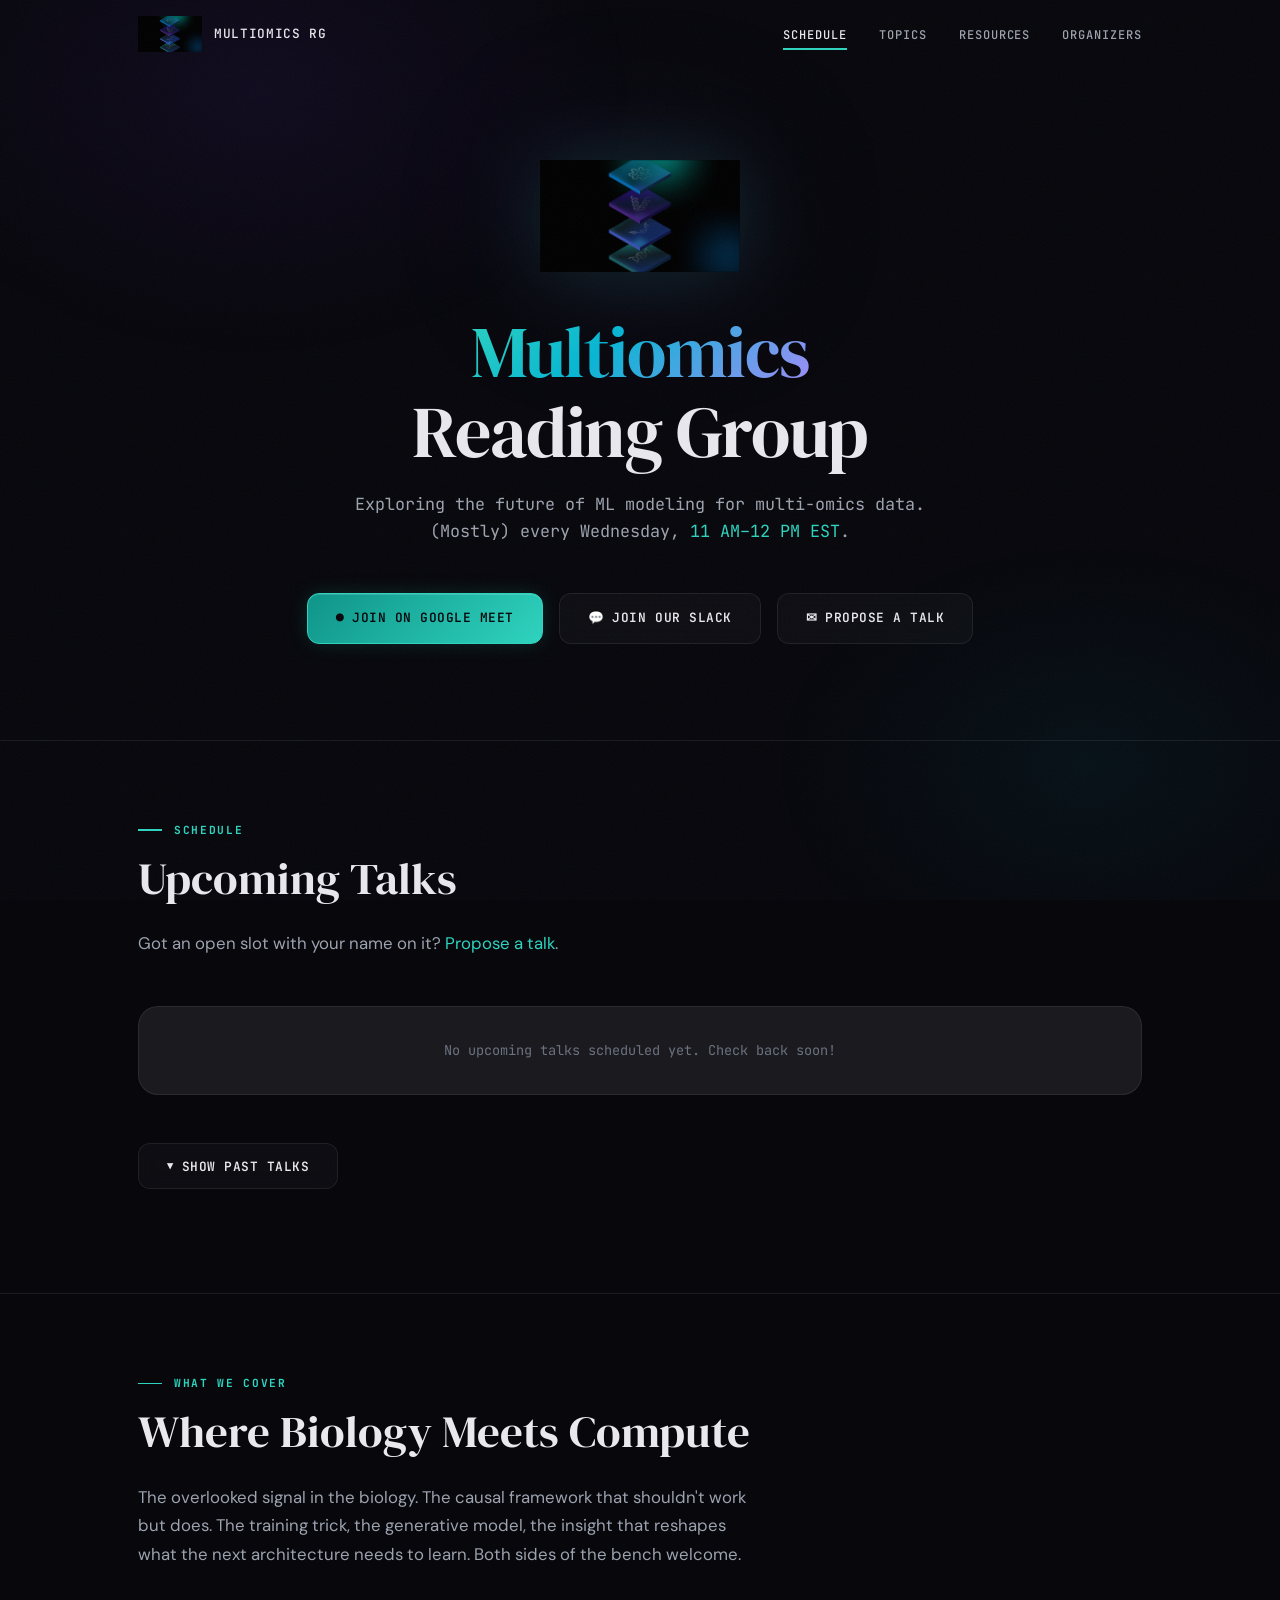
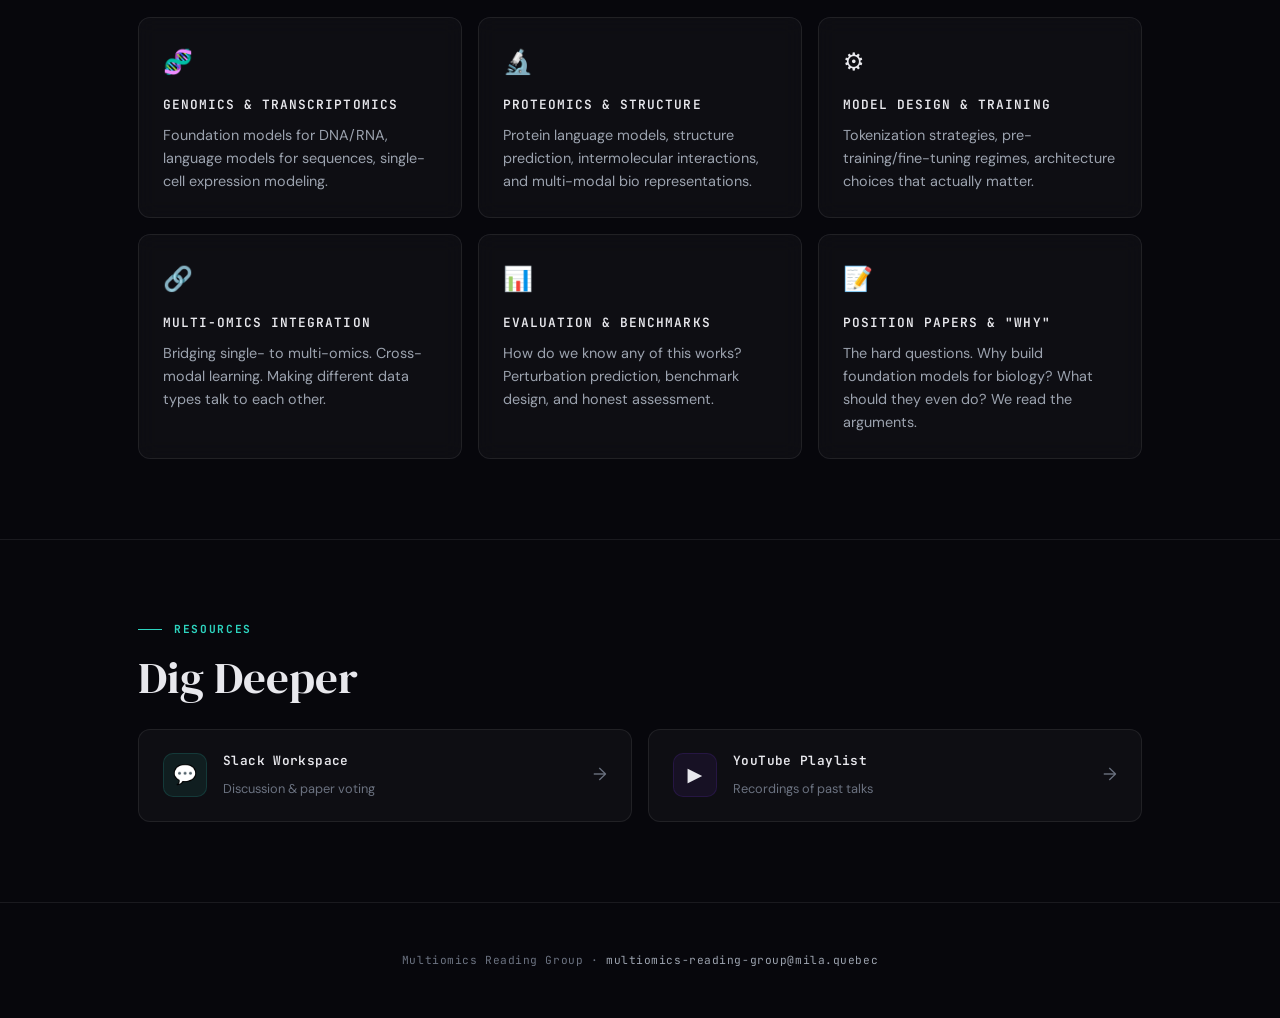
==== index.html @ 5864a451 "Add full GitHub Pages site: home, organizers, schedule Dark-mode site with schedule (upcoming/past s" ====
<!DOCTYPE html>
<html lang="en">
<head>
  <meta charset="UTF-8">
  <meta name="viewport" content="width=device-width, initial-scale=1.0">
  <title>Multiomics Reading Group</title>
  <meta name="description" content="Exploring the future of ML modeling for multi-omics data. Weekly talks on genomics, transcriptomics, proteomics, and more.">
  <meta name="theme-color" content="#07070c">
  <link rel="icon" type="image/png" href="assets/logo.png">
  <link rel="stylesheet" href="assets/style.css">
  <!-- Google Analytics -->
  <script async src="https://www.googletagmanager.com/gtag/js?id=G-GBHXXDXN7W"></script>
  <script>
    window.dataLayer = window.dataLayer || [];
    function gtag(){dataLayer.push(arguments);}
    gtag('js', new Date());
    gtag('config', 'G-GBHXXDXN7W');
  </script>
</head>
<body>

  <a href="#main" class="skip-link">Skip to content</a>
  <div class="bg-glow" aria-hidden="true"></div>

  <!-- ======== NAV ======== -->
  <nav class="nav" role="navigation" aria-label="Main">
    <div class="container">
      <a href="index.html" class="nav-brand" aria-label="Home">
        <img src="assets/logo.png" alt="" width="36" height="36">
        <span>Multiomics RG</span>
      </a>
      <button class="nav-toggle" aria-label="Toggle menu" aria-expanded="false">
        <span></span><span></span><span></span>
      </button>
      <ul class="nav-links">
        <li><a href="#schedule" class="active">Schedule</a></li>
        <li><a href="#topics">Topics</a></li>
        <li><a href="#resources">Resources</a></li>
        <li><a href="organizers.html">Organizers</a></li>
      </ul>
    </div>
  </nav>

  <!-- ======== HERO ======== -->
  <main id="main">
    <section class="hero">
      <div class="container">
        <img src="assets/logo.png" alt="Multiomics Reading Group logo" class="hero-logo fade-up">
        <h1 class="fade-up">
          <span class="accent">Multiomics</span><br>Reading Group
        </h1>
        <p class="hero-tagline fade-up">
          Exploring the future of ML modeling for multi-omics data.<br>
          (Mostly) every Wednesday, <em>11 AM–12 PM EST</em>.
        </p>
        <div class="cta-group fade-up">
          <a href="https://meet.google.com/bvv-fcdn-rxm" class="btn btn-primary" target="_blank" rel="noopener">
            <span aria-hidden="true">&#9679;</span> Join on Google Meet
          </a>
          <a href="https://join.slack.com/t/multiomics-rg/shared_invite/zt-3h75lf643-GU70MKYouIiuFIWMczLGPQ" class="btn btn-secondary" target="_blank" rel="noopener">
            <span aria-hidden="true">&#x1F4AC;</span> Join Our Slack
          </a>
          <a href="mailto:multiomics-reading-group@mila.quebec" class="btn btn-secondary">
            <span aria-hidden="true">&#9993;</span> Propose a Talk
          </a>
        </div>
      </div>
    </section>

    <!-- ======== SCHEDULE ======== -->
    <section id="schedule">
      <div class="container">
        <div class="section-label fade-up">Schedule</div>
        <h2 class="section-title fade-up">Upcoming Talks</h2>
        <p class="section-subtitle fade-up">
          Got an open slot with your name on it? <a href="mailto:multiomics-reading-group@mila.quebec">Propose a talk</a>.
        </p>

        <div id="upcoming-talks" class="schedule-list fade-up" role="list" aria-label="Upcoming talks">
          <p class="schedule-empty">Loading schedule&hellip;</p>
        </div>

        <!-- Past talks: collapsed by default -->
        <div style="margin-top: 3rem;">
          <button id="past-toggle" class="btn btn-secondary" aria-expanded="false" aria-controls="past-section" style="margin-bottom: 1.5rem;">
            <span class="toggle-arrow" style="display:inline-block;transition:transform 0.3s;" aria-hidden="true">&#9660;</span>
            <span class="toggle-text">Show Past Talks</span>
          </button>
          <div id="past-section" aria-hidden="true" style="display:none;">
            <div id="past-talks" role="list" aria-label="Past talks">
              <p class="schedule-empty">Loading&hellip;</p>
            </div>
          </div>
        </div>
      </div>
    </section>

    <!-- ======== TOPICS ======== -->
    <section id="topics" style="border-top: 1px solid var(--glass-border);">
      <div class="container">
        <div class="section-label fade-up">What We Cover</div>
        <h2 class="section-title fade-up">Where Biology Meets Compute</h2>
        <p class="section-subtitle fade-up">
          The overlooked signal in the biology. The causal framework that shouldn't work but does. The training trick, the generative model, the insight that reshapes what the next architecture needs to learn. Both sides of the bench welcome.
        </p>
        <div class="topics-grid stagger">
          <div class="topic-card fade-up">
            <span class="topic-icon" aria-hidden="true">&#x1F9EC;</span>
            <h3>Genomics &amp; Transcriptomics</h3>
            <p>Foundation models for DNA/RNA, language models for sequences, single-cell expression modeling.</p>
          </div>
          <div class="topic-card fade-up">
            <span class="topic-icon" aria-hidden="true">&#x1F52C;</span>
            <h3>Proteomics &amp; Structure</h3>
            <p>Protein language models, structure prediction, intermolecular interactions, and multi-modal bio representations.</p>
          </div>
          <div class="topic-card fade-up">
            <span class="topic-icon" aria-hidden="true">&#x2699;&#xFE0F;</span>
            <h3>Model Design &amp; Training</h3>
            <p>Tokenization strategies, pre-training/fine-tuning regimes, architecture choices that actually matter.</p>
          </div>
          <div class="topic-card fade-up">
            <span class="topic-icon" aria-hidden="true">&#x1F517;</span>
            <h3>Multi-Omics Integration</h3>
            <p>Bridging single- to multi-omics. Cross-modal learning. Making different data types talk to each other.</p>
          </div>
          <div class="topic-card fade-up">
            <span class="topic-icon" aria-hidden="true">&#x1F4CA;</span>
            <h3>Evaluation &amp; Benchmarks</h3>
            <p>How do we know any of this works? Perturbation prediction, benchmark design, and honest assessment.</p>
          </div>
          <div class="topic-card fade-up">
            <span class="topic-icon" aria-hidden="true">&#x1F4DD;</span>
            <h3>Position Papers &amp; "Why"</h3>
            <p>The hard questions. Why build foundation models for biology? What should they even do? We read the arguments.</p>
          </div>
        </div>
      </div>
    </section>

    <!-- ======== RESOURCES ======== -->
    <section id="resources" style="border-top: 1px solid var(--glass-border);">
      <div class="container">
        <div class="section-label fade-up">Resources</div>
        <h2 class="section-title fade-up">Dig Deeper</h2>
        <div class="resources-row fade-up">
          <a href="https://join.slack.com/t/multiomics-rg/shared_invite/zt-3h75lf643-GU70MKYouIiuFIWMczLGPQ" class="resource-link" target="_blank" rel="noopener">
            <div class="resource-icon" aria-hidden="true">&#x1F4AC;</div>
            <div class="resource-text">
              <strong>Slack Workspace</strong>
              <span>Discussion &amp; paper voting</span>
            </div>
            <span class="resource-arrow" aria-hidden="true">&rarr;</span>
          </a>
          <a href="https://www.youtube.com/playlist?list=PLoVkjhDgBOt1W6a6Gc2KCGvZNg_fVamD-" class="resource-link" target="_blank" rel="noopener">
            <div class="resource-icon" aria-hidden="true">&#x25B6;</div>
            <div class="resource-text">
              <strong>YouTube Playlist</strong>
              <span>Recordings of past talks</span>
            </div>
            <span class="resource-arrow" aria-hidden="true">&rarr;</span>
          </a>
        </div>
      </div>
    </section>
  </main>

  <!-- ======== FOOTER ======== -->
  <footer class="footer">
    <div class="container">
      <p>Multiomics Reading Group &middot; <a href="mailto:multiomics-reading-group@mila.quebec">multiomics-reading-group@mila.quebec</a></p>
    </div>
  </footer>

  <script src="js/main.js"></script>
</body>
</html>
---- assets/style.css ----
/* ============================================
   MULTIOMICS READING GROUP — Main Stylesheet
   Scholar-punk dark mode. Glass + grit.
   ============================================ */

/* --- Fonts ---
   DM Serif Display: editorial weight for headings
   JetBrains Mono: hacker energy for labels/meta
   DM Sans: readable body
*/
@import url('https://fonts.googleapis.com/css2?family=DM+Sans:ital,wght@0,400;0,500;0,700;1,400&family=DM+Serif+Display:ital@0;1&family=JetBrains+Mono:wght@400;500;700&display=swap');

/* --- Variables --- */
:root {
  --bg-deep: #07070c;
  --bg-surface: #0d0d14;
  --bg-card: rgba(255, 255, 255, 0.03);
  --bg-card-hover: rgba(255, 255, 255, 0.06);
  --glass-border: rgba(255, 255, 255, 0.08);
  --glass-border-hover: rgba(255, 255, 255, 0.15);

  --teal: #2dd4bf;
  --teal-dim: #0d9488;
  --cyan: #06b6d4;
  --purple: #7c3aed;
  --purple-glow: #a78bfa;
  --blue: #2563eb;
  --blue-bright: #60a5fa;

  --text-primary: #e8e8ed;
  --text-secondary: #9ca3af;
  --text-muted: #6b7280;

  --font-display: 'DM Serif Display', Georgia, serif;
  --font-body: 'DM Sans', system-ui, sans-serif;
  --font-mono: 'JetBrains Mono', 'Fira Code', monospace;

  --radius: 12px;
  --radius-lg: 20px;
  --transition: 0.3s cubic-bezier(0.4, 0, 0.2, 1);
}

/* --- Reset & Base --- */
*, *::before, *::after {
  margin: 0;
  padding: 0;
  box-sizing: border-box;
}

html {
  scroll-behavior: smooth;
  -webkit-font-smoothing: antialiased;
  -moz-osx-font-smoothing: grayscale;
}

body {
  font-family: var(--font-body);
  background: var(--bg-deep);
  color: var(--text-primary);
  line-height: 1.7;
  overflow-x: hidden;
  min-height: 100vh;
}

/* --- Noise texture overlay --- */
body::before {
  content: '';
  position: fixed;
  inset: 0;
  z-index: 9999;
  pointer-events: none;
  opacity: 0.035;
  background-image: url("data:image/svg+xml,%3Csvg viewBox='0 0 256 256' xmlns='http://www.w3.org/2000/svg'%3E%3Cfilter id='noise'%3E%3CfeTurbulence type='fractalNoise' baseFrequency='0.9' numOctaves='4' stitchTiles='stitch'/%3E%3C/filter%3E%3Crect width='100%25' height='100%25' filter='url(%23noise)'/%3E%3C/svg%3E");
  background-repeat: repeat;
  background-size: 256px 256px;
}

/* --- Ambient background gradients --- */
.bg-glow {
  position: fixed;
  inset: 0;
  z-index: -1;
  overflow: hidden;
  pointer-events: none;
}

.bg-glow::before {
  content: '';
  position: absolute;
  top: -20%;
  left: -10%;
  width: 60%;
  height: 60%;
  background: radial-gradient(ellipse, rgba(124, 58, 237, 0.08) 0%, transparent 70%);
  animation: drift-1 25s ease-in-out infinite;
}

.bg-glow::after {
  content: '';
  position: absolute;
  bottom: -10%;
  right: -10%;
  width: 50%;
  height: 50%;
  background: radial-gradient(ellipse, rgba(6, 182, 212, 0.06) 0%, transparent 70%);
  animation: drift-2 30s ease-in-out infinite;
}

@keyframes drift-1 {
  0%, 100% { transform: translate(0, 0) scale(1); }
  33% { transform: translate(5%, 10%) scale(1.1); }
  66% { transform: translate(-3%, -5%) scale(0.95); }
}

@keyframes drift-2 {
  0%, 100% { transform: translate(0, 0) scale(1); }
  50% { transform: translate(-8%, -5%) scale(1.15); }
}

/* --- Selection --- */
::selection {
  background: rgba(45, 212, 191, 0.25);
  color: #fff;
}

/* --- Links --- */
a {
  color: var(--teal);
  text-decoration: none;
  transition: color var(--transition);
}
a:hover {
  color: var(--cyan);
}
a:focus-visible {
  outline: 2px solid var(--teal);
  outline-offset: 3px;
  border-radius: 3px;
}

/* --- Layout --- */
.container {
  max-width: 1100px;
  margin: 0 auto;
  padding: 0 clamp(1.25rem, 4vw, 3rem);
}

/* ===========================
   NAVIGATION
   =========================== */
.nav {
  position: fixed;
  top: 0;
  left: 0;
  right: 0;
  z-index: 100;
  padding: 1rem 0;
  transition: background var(--transition), backdrop-filter var(--transition);
}

.nav.scrolled {
  background: rgba(7, 7, 12, 0.85);
  backdrop-filter: blur(20px) saturate(1.5);
  border-bottom: 1px solid var(--glass-border);
}

.nav .container {
  display: flex;
  align-items: center;
  justify-content: space-between;
}

.nav-brand {
  display: flex;
  align-items: center;
  gap: 0.75rem;
  text-decoration: none;
  color: var(--text-primary);
}

.nav-brand img {
  height: 36px;
  width: auto;
}

.nav-brand span {
  font-family: var(--font-mono);
  font-size: 0.8rem;
  font-weight: 500;
  letter-spacing: 0.05em;
  text-transform: uppercase;
}

.nav-links {
  display: flex;
  align-items: center;
  gap: 2rem;
  list-style: none;
}

.nav-links a {
  font-family: var(--font-mono);
  font-size: 0.75rem;
  font-weight: 500;
  letter-spacing: 0.08em;
  text-transform: uppercase;
  color: var(--text-secondary);
  padding: 0.4rem 0;
  position: relative;
}

.nav-links a::after {
  content: '';
  position: absolute;
  bottom: 0;
  left: 0;
  width: 0;
  height: 1.5px;
  background: var(--teal);
  transition: width var(--transition);
}

.nav-links a:hover,
.nav-links a.active {
  color: var(--text-primary);
}

.nav-links a:hover::after,
.nav-links a.active::after {
  width: 100%;
}

/* Mobile nav toggle */
.nav-toggle {
  display: none;
  flex-direction: column;
  gap: 5px;
  background: none;
  border: none;
  cursor: pointer;
  padding: 4px;
}

.nav-toggle span {
  display: block;
  width: 22px;
  height: 2px;
  background: var(--text-secondary);
  transition: var(--transition);
  border-radius: 1px;
}

/* ===========================
   HERO
   =========================== */
.hero {
  padding: 10rem 0 5rem;
  text-align: center;
  position: relative;
}

.hero-logo {
  width: clamp(100px, 18vw, 200px);
  height: auto;
  margin-bottom: 2rem;
  filter: drop-shadow(0 0 40px rgba(45, 212, 191, 0.15))
          drop-shadow(0 0 80px rgba(124, 58, 237, 0.1));
  animation: float 8s ease-in-out infinite;
}

@keyframes float {
  0%, 100% { transform: translateY(0); }
  50% { transform: translateY(-12px); }
}

.hero h1 {
  font-family: var(--font-display);
  font-size: clamp(2.5rem, 6vw, 4.5rem);
  font-weight: 400;
  line-height: 1.1;
  margin-bottom: 1.25rem;
  letter-spacing: -0.02em;
}

.hero h1 .accent {
  background: linear-gradient(135deg, var(--teal) 0%, var(--cyan) 40%, var(--purple-glow) 100%);
  -webkit-background-clip: text;
  -webkit-text-fill-color: transparent;
  background-clip: text;
}

.hero-tagline {
  font-family: var(--font-mono);
  font-size: clamp(0.85rem, 1.8vw, 1.05rem);
  color: var(--text-secondary);
  max-width: 600px;
  margin: 0 auto 3rem;
  font-weight: 400;
  line-height: 1.6;
}

.hero-tagline em {
  color: var(--teal);
  font-style: normal;
}

/* --- CTA Buttons --- */
.cta-group {
  display: flex;
  justify-content: center;
  gap: 1rem;
  flex-wrap: wrap;
  margin-bottom: 1rem;
}

.btn {
  display: inline-flex;
  align-items: center;
  gap: 0.5rem;
  font-family: var(--font-mono);
  font-size: 0.8rem;
  font-weight: 600;
  letter-spacing: 0.04em;
  text-transform: uppercase;
  padding: 0.85rem 1.75rem;
  border-radius: var(--radius);
  border: 1px solid transparent;
  cursor: pointer;
  text-decoration: none;
  transition: all var(--transition);
  position: relative;
  overflow: hidden;
}

.btn-primary {
  background: linear-gradient(135deg, var(--teal-dim), var(--teal));
  color: var(--bg-deep);
  border-color: var(--teal);
  box-shadow: 0 0 20px rgba(45, 212, 191, 0.15),
              inset 0 1px 0 rgba(255, 255, 255, 0.15);
}

.btn-primary:hover {
  background: linear-gradient(135deg, var(--teal), #5eead4);
  color: var(--bg-deep);
  box-shadow: 0 0 30px rgba(45, 212, 191, 0.3),
              0 4px 20px rgba(45, 212, 191, 0.15);
  transform: translateY(-2px);
}

.btn-secondary {
  background: var(--bg-card);
  color: var(--text-primary);
  border-color: var(--glass-border);
  backdrop-filter: blur(10px);
}

.btn-secondary:hover {
  background: var(--bg-card-hover);
  border-color: var(--purple-glow);
  color: var(--purple-glow);
  box-shadow: 0 0 25px rgba(124, 58, 237, 0.1);
  transform: translateY(-2px);
}

/* ===========================
   SECTIONS
   =========================== */
section {
  padding: 5rem 0;
}

.section-label {
  font-family: var(--font-mono);
  font-size: 0.7rem;
  font-weight: 700;
  letter-spacing: 0.15em;
  text-transform: uppercase;
  color: var(--teal);
  margin-bottom: 0.75rem;
  display: flex;
  align-items: center;
  gap: 0.75rem;
}

.section-label::before {
  content: '';
  display: block;
  width: 24px;
  height: 1.5px;
  background: var(--teal);
}

.section-title {
  font-family: var(--font-display);
  font-size: clamp(1.8rem, 4vw, 2.8rem);
  font-weight: 400;
  margin-bottom: 1.5rem;
  line-height: 1.2;
}

.section-subtitle {
  color: var(--text-secondary);
  font-size: 1.05rem;
  max-width: 620px;
  margin-bottom: 3rem;
  line-height: 1.7;
}

/* ===========================
   SCHEDULE / CALENDAR
   =========================== */
#schedule {
  border-top: 1px solid var(--glass-border);
}

.schedule-list {
  display: flex;
  flex-direction: column;
  gap: 1px;
  background: var(--glass-border);
  border-radius: var(--radius-lg);
  overflow: hidden;
  border: 1px solid var(--glass-border);
}

.schedule-item {
  display: grid;
  grid-template-columns: 120px 1fr auto;
  align-items: center;
  gap: 1.5rem;
  padding: 1.35rem 1.75rem;
  background: var(--bg-surface);
  transition: background var(--transition);
}

.schedule-item:hover {
  background: var(--bg-card-hover);
}

.schedule-item.is-next {
  background: rgba(45, 212, 191, 0.04);
  border-left: 3px solid var(--teal);
}

.schedule-date {
  font-family: var(--font-mono);
  font-size: 0.75rem;
  font-weight: 600;
  color: var(--teal);
  text-transform: uppercase;
  letter-spacing: 0.05em;
  line-height: 1.5;
}

.schedule-date .day {
  font-size: 1.5rem;
  display: block;
  color: var(--text-primary);
  letter-spacing: -0.02em;
}

.schedule-info {
  min-width: 0;
}

.schedule-title {
  font-family: var(--font-display);
  font-size: 1.1rem;
  margin-bottom: 0.25rem;
  color: var(--text-primary);
}

.schedule-speaker {
  font-family: var(--font-mono);
  font-size: 0.75rem;
  color: var(--text-muted);
  letter-spacing: 0.03em;
}

.schedule-speaker strong {
  color: var(--text-secondary);
  font-weight: 500;
}

.schedule-time {
  font-family: var(--font-mono);
  font-size: 0.7rem;
  color: var(--text-muted);
  text-align: right;
  white-space: nowrap;
  letter-spacing: 0.03em;
}

.schedule-paper-link {
  color: var(--text-primary);
  text-decoration: none;
  border-bottom: 1px dashed var(--glass-border);
  transition: color var(--transition), border-color var(--transition);
}

.schedule-paper-link:hover {
  color: var(--teal);
  border-color: var(--teal);
}

.schedule-badge {
  display: inline-block;
  font-family: var(--font-mono);
  font-size: 0.6rem;
  font-weight: 700;
  letter-spacing: 0.1em;
  text-transform: uppercase;
  padding: 0.2rem 0.6rem;
  border-radius: 99px;
  background: rgba(45, 212, 191, 0.12);
  color: var(--teal);
  margin-top: 0.35rem;
}

/* ===========================
   TOPICS / WHAT WE COVER
   =========================== */
.topics-grid {
  display: grid;
  grid-template-columns: repeat(auto-fill, minmax(280px, 1fr));
  gap: 1rem;
}

.topic-card {
  padding: 1.5rem;
  background: var(--bg-card);
  border: 1px solid var(--glass-border);
  border-radius: var(--radius);
  backdrop-filter: blur(10px);
  transition: all var(--transition);
  position: relative;
  overflow: hidden;
}

.topic-card::before {
  content: '';
  position: absolute;
  top: 0;
  left: 0;
  right: 0;
  height: 2px;
  background: linear-gradient(90deg, transparent, var(--teal), transparent);
  opacity: 0;
  transition: opacity var(--transition);
}

.topic-card:hover {
  border-color: var(--glass-border-hover);
  background: var(--bg-card-hover);
  transform: translateY(-3px);
}

.topic-card:hover::before {
  opacity: 1;
}

.topic-icon {
  font-size: 1.5rem;
  margin-bottom: 0.75rem;
  display: block;
}

.topic-card h3 {
  font-family: var(--font-mono);
  font-size: 0.8rem;
  font-weight: 600;
  text-transform: uppercase;
  letter-spacing: 0.08em;
  margin-bottom: 0.5rem;
  color: var(--text-primary);
}

.topic-card p {
  font-size: 0.9rem;
  color: var(--text-secondary);
  line-height: 1.6;
}

/* ===========================
   RESOURCES
   =========================== */
.resources-row {
  display: grid;
  grid-template-columns: repeat(auto-fit, minmax(280px, 1fr));
  gap: 1rem;
}

.resource-link {
  display: flex;
  align-items: center;
  gap: 1rem;
  padding: 1.25rem 1.5rem;
  background: var(--bg-card);
  border: 1px solid var(--glass-border);
  border-radius: var(--radius);
  transition: all var(--transition);
  text-decoration: none;
  color: var(--text-primary);
}

.resource-link:hover {
  border-color: var(--glass-border-hover);
  background: var(--bg-card-hover);
  transform: translateY(-2px);
  color: var(--text-primary);
}

.resource-icon {
  flex-shrink: 0;
  width: 44px;
  height: 44px;
  border-radius: 10px;
  display: flex;
  align-items: center;
  justify-content: center;
  font-size: 1.2rem;
  background: rgba(45, 212, 191, 0.08);
  border: 1px solid rgba(45, 212, 191, 0.15);
}

.resource-link:nth-child(2) .resource-icon {
  background: rgba(124, 58, 237, 0.08);
  border-color: rgba(124, 58, 237, 0.15);
}

.resource-text {
  min-width: 0;
}

.resource-text strong {
  display: block;
  font-family: var(--font-mono);
  font-size: 0.8rem;
  font-weight: 600;
  letter-spacing: 0.03em;
  margin-bottom: 0.15rem;
}

.resource-text span {
  font-size: 0.8rem;
  color: var(--text-muted);
}

.resource-arrow {
  margin-left: auto;
  font-size: 1.1rem;
  color: var(--text-muted);
  transition: transform var(--transition), color var(--transition);
}

.resource-link:hover .resource-arrow {
  transform: translateX(4px);
  color: var(--teal);
}

/* ===========================
   ORGANIZERS
   =========================== */
.organizers-grid {
  display: grid;
  grid-template-columns: repeat(auto-fill, minmax(260px, 1fr));
  gap: 1.25rem;
}

.organizer-card {
  padding: 2rem 1.75rem;
  background: var(--bg-card);
  border: 1px solid var(--glass-border);
  border-radius: var(--radius-lg);
  backdrop-filter: blur(10px);
  text-align: center;
  transition: all var(--transition);
  position: relative;
}

.organizer-card:hover {
  border-color: var(--glass-border-hover);
  background: var(--bg-card-hover);
  transform: translateY(-4px);
}

.organizer-avatar {
  width: 80px;
  height: 80px;
  border-radius: 50%;
  margin: 0 auto 1.25rem;
  background: linear-gradient(135deg, var(--purple), var(--teal-dim));
  display: flex;
  align-items: center;
  justify-content: center;
  font-family: var(--font-display);
  font-size: 1.75rem;
  color: white;
  position: relative;
  overflow: hidden;
}

.organizer-avatar img {
  width: 100%;
  height: 100%;
  object-fit: cover;
  border-radius: 50%;
}

.organizer-card h3 {
  font-family: var(--font-display);
  font-size: 1.25rem;
  margin-bottom: 0.25rem;
}

.organizer-role {
  font-family: var(--font-mono);
  font-size: 0.7rem;
  font-weight: 600;
  letter-spacing: 0.1em;
  text-transform: uppercase;
  color: var(--teal);
  margin-bottom: 0.4rem;
}

.organizer-affiliation {
  font-size: 0.85rem;
  color: var(--text-muted);
  margin-bottom: 1rem;
}

.organizer-link {
  font-family: var(--font-mono);
  font-size: 0.72rem;
  color: var(--text-secondary);
  border-bottom: 1px dashed var(--glass-border);
  padding-bottom: 1px;
  transition: color var(--transition), border-color var(--transition);
}

.organizer-link:hover {
  color: var(--teal);
  border-color: var(--teal);
}

/* ===========================
   FOOTER
   =========================== */
.footer {
  border-top: 1px solid var(--glass-border);
  padding: 3rem 0;
  text-align: center;
}

.footer p {
  font-family: var(--font-mono);
  font-size: 0.7rem;
  color: var(--text-muted);
  letter-spacing: 0.05em;
}

.footer a {
  color: var(--text-secondary);
}

/* ===========================
   ANIMATIONS — Entrance
   =========================== */
.fade-up {
  opacity: 0;
  transform: translateY(24px);
  transition: opacity 0.7s cubic-bezier(0.16, 1, 0.3, 1),
              transform 0.7s cubic-bezier(0.16, 1, 0.3, 1);
}

.fade-up.visible {
  opacity: 1;
  transform: translateY(0);
}

/* Stagger children */
.stagger > .fade-up:nth-child(1) { transition-delay: 0s; }
.stagger > .fade-up:nth-child(2) { transition-delay: 0.07s; }
.stagger > .fade-up:nth-child(3) { transition-delay: 0.14s; }
.stagger > .fade-up:nth-child(4) { transition-delay: 0.21s; }
.stagger > .fade-up:nth-child(5) { transition-delay: 0.28s; }
.stagger > .fade-up:nth-child(6) { transition-delay: 0.35s; }
.stagger > .fade-up:nth-child(7) { transition-delay: 0.42s; }
.stagger > .fade-up:nth-child(8) { transition-delay: 0.49s; }

/* ===========================
   RESPONSIVE
   =========================== */
@media (max-width: 768px) {
  .nav-links {
    display: none;
    position: fixed;
    top: 0;
    left: 0;
    right: 0;
    bottom: 0;
    background: rgba(7, 7, 12, 0.97);
    backdrop-filter: blur(20px);
    flex-direction: column;
    align-items: center;
    justify-content: center;
    gap: 2.5rem;
    z-index: 200;
  }

  .nav-links.open {
    display: flex;
  }

  .nav-links a {
    font-size: 1rem;
  }

  .nav-toggle {
    display: flex;
    z-index: 300;
  }

  .nav-toggle.open span:nth-child(1) {
    transform: rotate(45deg) translate(5px, 5px);
  }
  .nav-toggle.open span:nth-child(2) {
    opacity: 0;
  }
  .nav-toggle.open span:nth-child(3) {
    transform: rotate(-45deg) translate(5px, -5px);
  }

  .hero {
    padding: 8rem 0 3rem;
  }

  .schedule-item {
    grid-template-columns: 1fr;
    gap: 0.5rem;
    padding: 1.25rem;
  }

  .schedule-date {
    display: flex;
    align-items: baseline;
    gap: 0.5rem;
  }

  .schedule-date .day {
    font-size: 1.1rem;
    display: inline;
  }

  .schedule-time {
    text-align: left;
  }

  .topics-grid {
    grid-template-columns: 1fr;
  }

  .organizers-grid {
    grid-template-columns: 1fr;
  }
}

@media (max-width: 480px) {
  .cta-group {
    flex-direction: column;
    align-items: stretch;
  }

  .btn {
    justify-content: center;
  }
}

/* ===========================
   PAGE-SPECIFIC: Organizers
   =========================== */
.page-header {
  padding: 9rem 0 3rem;
  text-align: center;
}

.page-header .section-label {
  justify-content: center;
}

.page-header .section-title {
  margin-bottom: 0.75rem;
}

.page-header p {
  color: var(--text-secondary);
  max-width: 500px;
  margin: 0 auto;
}

/* Divider flourish */
.divider {
  width: 60px;
  height: 2px;
  background: linear-gradient(90deg, var(--teal), var(--purple));
  margin: 3rem auto;
  border-radius: 99px;
}

/* ===========================
   SKIP LINK (a11y)
   =========================== */
.skip-link {
  position: absolute;
  top: -100%;
  left: 1rem;
  background: var(--teal);
  color: var(--bg-deep);
  padding: 0.5rem 1rem;
  border-radius: 0 0 8px 8px;
  font-family: var(--font-mono);
  font-size: 0.8rem;
  z-index: 9999;
  transition: top 0.2s;
}

.skip-link:focus {
  top: 0;
}

/* ===========================
   PAST TALKS
   =========================== */
#past-section[aria-hidden="true"] {
  display: none !important;
}

#past-section[aria-hidden="false"] {
  display: block !important;
}

.past-session-group {
  margin-bottom: 2.5rem;
}

.past-session-label {
  font-family: var(--font-mono);
  font-size: 0.75rem;
  font-weight: 700;
  letter-spacing: 0.12em;
  text-transform: uppercase;
  color: var(--purple-glow);
  margin-bottom: 0.75rem;
  padding-left: 0.25rem;
}

.schedule-item.is-cancelled {
  opacity: 0.45;
}

.schedule-item.is-cancelled .schedule-title {
  text-decoration: line-through;
  text-decoration-color: var(--text-muted);
}

.schedule-item.is-skip {
  opacity: 0.35;
}

.schedule-badge.badge-cancelled {
  background: rgba(239, 68, 68, 0.12);
  color: #f87171;
}

.schedule-badge.badge-postponed {
  background: rgba(251, 191, 36, 0.12);
  color: #fbbf24;
}

.schedule-badge.badge-open {
  background: rgba(45, 212, 191, 0.12);
  color: var(--teal);
  cursor: pointer;
}

.schedule-empty {
  font-family: var(--font-mono);
  font-size: 0.85rem;
  color: var(--text-muted);
  text-align: center;
  padding: 2rem;
}

.toggle-arrow {
  font-size: 0.65rem;
}
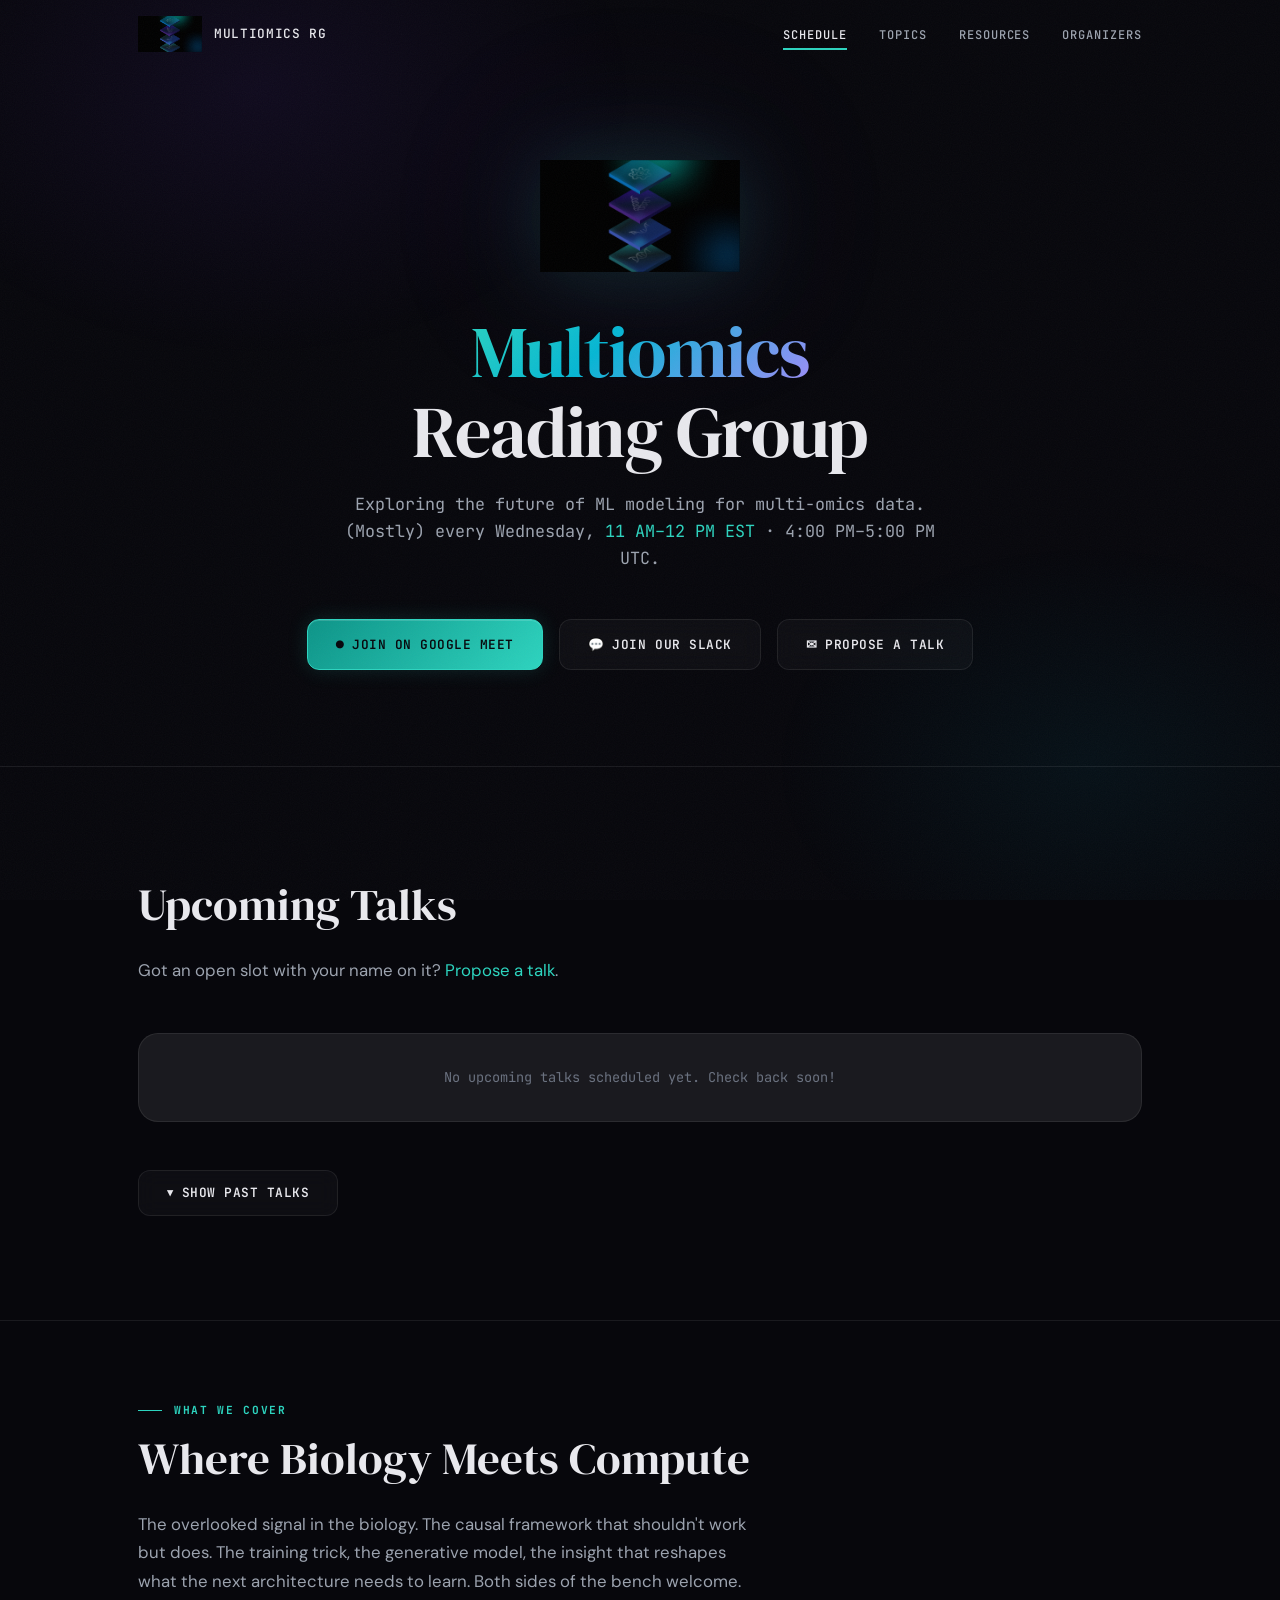
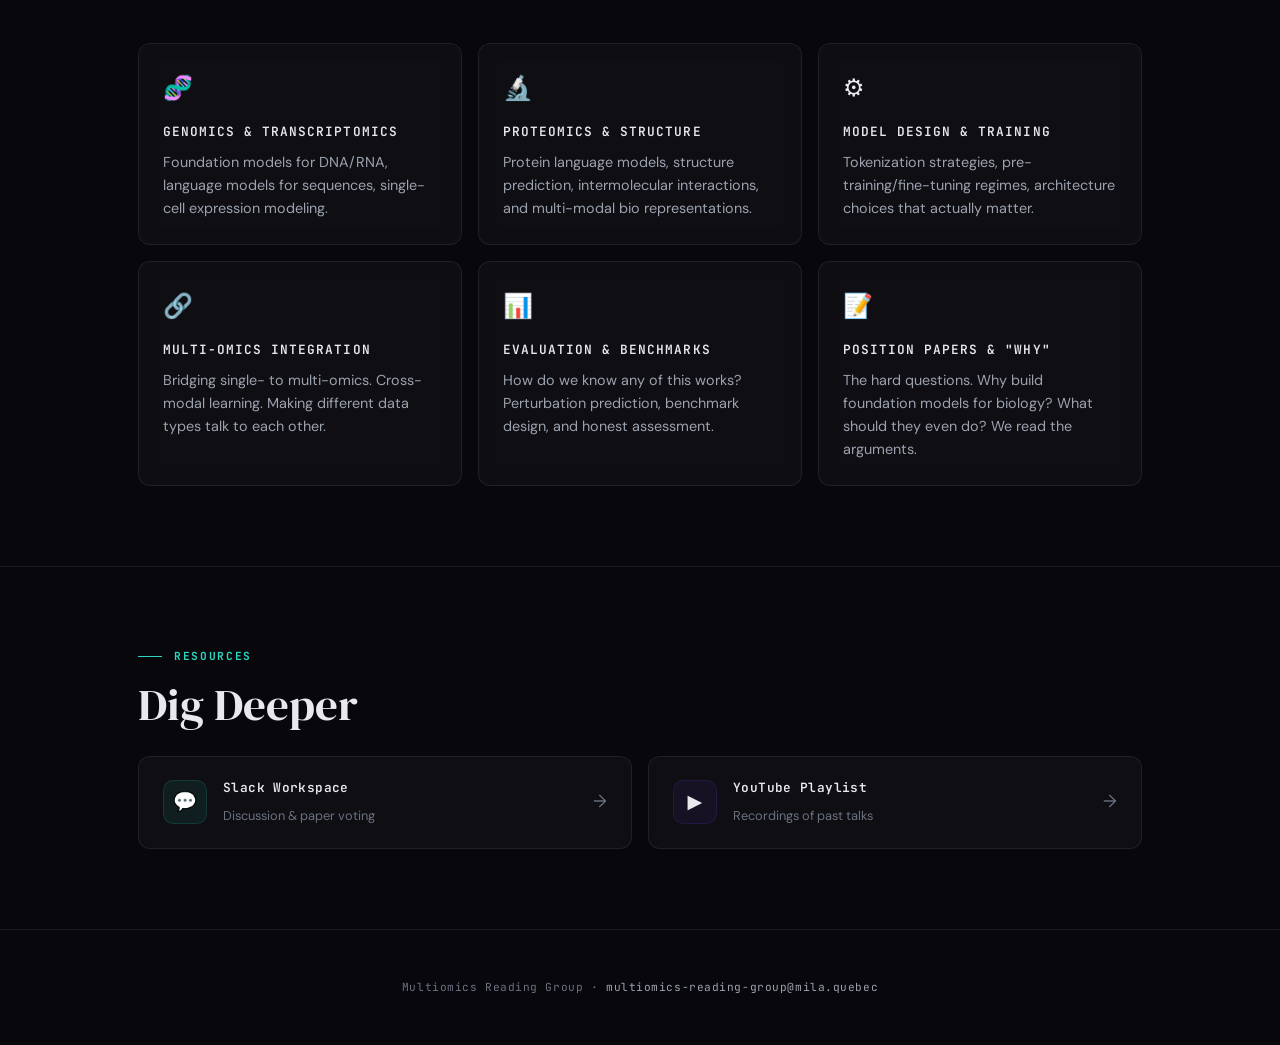
==== commit 0712cfb0: "Add hero local time and normalize organizer affiliation order Co-Authored-By: Claude Opus 4.7 (1M co" ====
--- a/index.html
+++ b/index.html
@@ -7,6 +7,9 @@
   <meta name="description" content="Exploring the future of ML modeling for multi-omics data. Weekly talks on genomics, transcriptomics, proteomics, and more.">
   <meta name="theme-color" content="#07070c">
   <link rel="icon" type="image/png" href="assets/logo.png">
+  <link rel="preconnect" href="https://fonts.googleapis.com">
+  <link rel="preconnect" href="https://fonts.gstatic.com" crossorigin>
+  <link rel="stylesheet" href="https://fonts.googleapis.com/css2?family=DM+Sans:ital,wght@0,400;0,500;0,700;1,400&family=DM+Serif+Display:ital@0;1&family=JetBrains+Mono:wght@400;500;700&display=swap">
   <link rel="stylesheet" href="assets/style.css">
   <!-- Google Analytics -->
   <script async src="https://www.googletagmanager.com/gtag/js?id=G-GBHXXDXN7W"></script>
@@ -51,7 +54,7 @@
         </h1>
         <p class="hero-tagline fade-up">
           Exploring the future of ML modeling for multi-omics data.<br>
-          (Mostly) every Wednesday, <em>11 AM–12 PM EST</em>.
+          (Mostly) every Wednesday, <em>11 AM–12 PM EST</em><span id="hero-local-time"></span>.
         </p>
         <div class="cta-group fade-up">
           <a href="https://meet.google.com/bvv-fcdn-rxm" class="btn btn-primary" target="_blank" rel="noopener">
--- a/assets/style.css
+++ b/assets/style.css
@@ -7,8 +7,8 @@
    DM Serif Display: editorial weight for headings
    JetBrains Mono: hacker energy for labels/meta
    DM Sans: readable body
+   Loaded via <link> in HTML (not @import) to avoid render-blocking waterfall.
 */
-@import url('https://fonts.googleapis.com/css2?family=DM+Sans:ital,wght@0,400;0,500;0,700;1,400&family=DM+Serif+Display:ital@0;1&family=JetBrains+Mono:wght@400;500;700&display=swap');
 
 /* --- Variables --- */
 :root {
@@ -490,6 +490,13 @@
   text-align: right;
   white-space: nowrap;
   letter-spacing: 0.03em;
+}
+
+.schedule-local-time {
+  display: block;
+  color: var(--teal-dim);
+  margin-top: 0.2rem;
+  font-size: 0.65rem;
 }
 
 .schedule-paper-link {
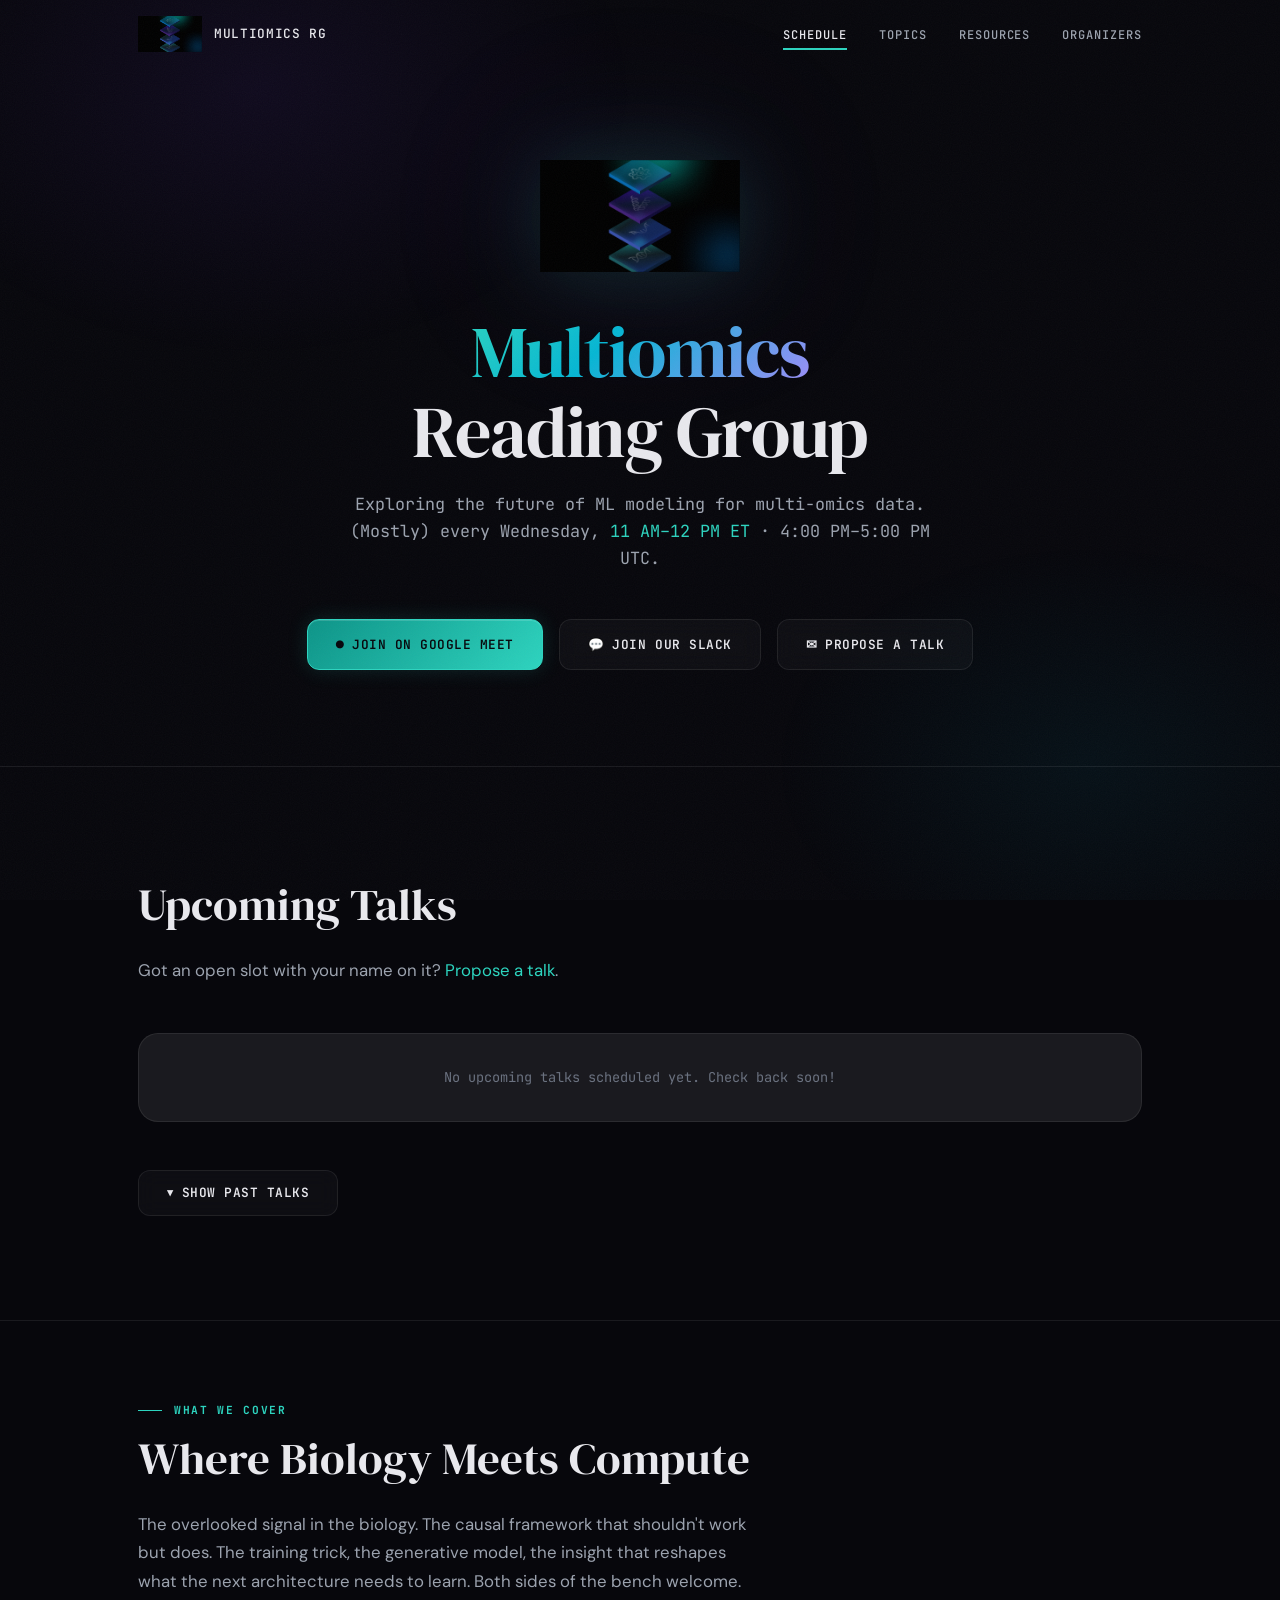
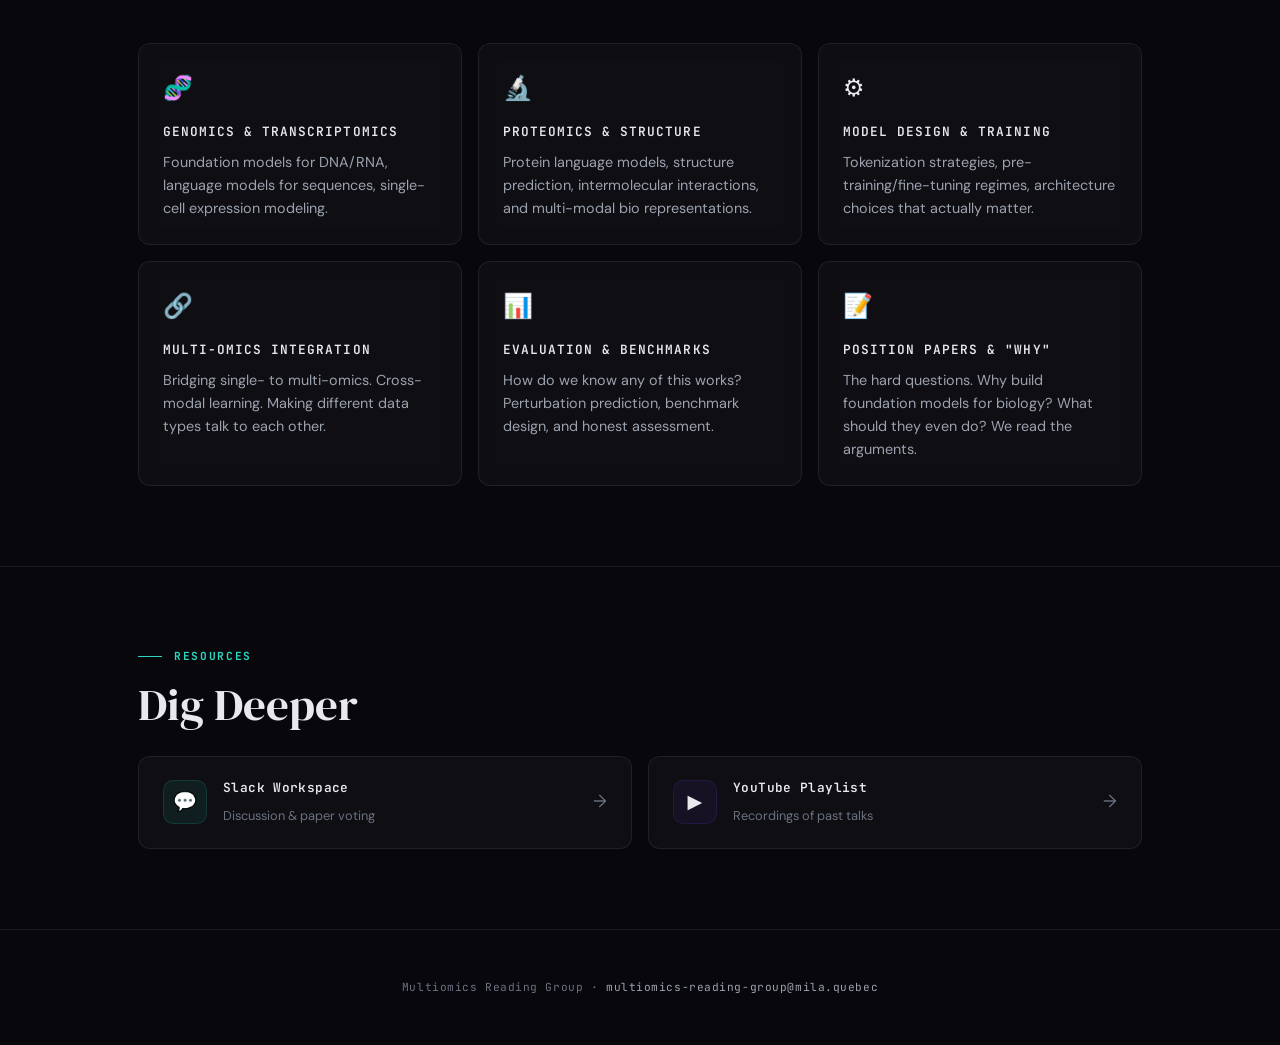
==== commit 62f7e1e3: "Fix DST bug that showed converted meeting times an hour late The local-time converter hardcoded 11 A" ====
--- a/index.html
+++ b/index.html
@@ -54,7 +54,7 @@
         </h1>
         <p class="hero-tagline fade-up">
           Exploring the future of ML modeling for multi-omics data.<br>
-          (Mostly) every Wednesday, <em>11 AM–12 PM EST</em><span id="hero-local-time"></span>.
+          (Mostly) every Wednesday, <em>11 AM–12 PM ET</em><span id="hero-local-time"></span>.
         </p>
         <div class="cta-group fade-up">
           <a href="https://meet.google.com/bvv-fcdn-rxm" class="btn btn-primary" target="_blank" rel="noopener">
